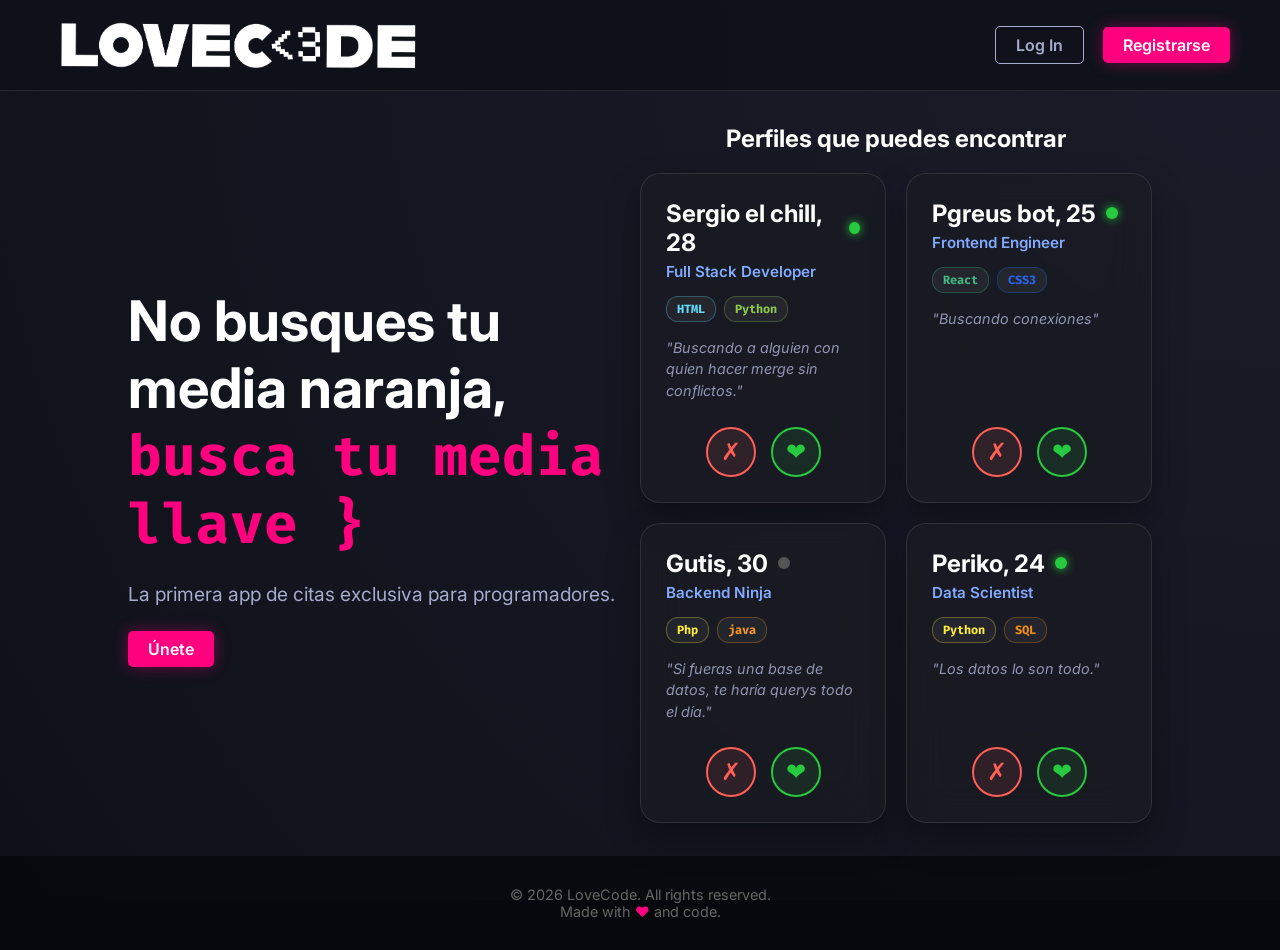
==== backend/src/main/resources/static/index.html @ 0c5853a5 "se sube a resources para probar en localhost" ====
<!DOCTYPE html>
<html lang="es">

<head>
    <meta charset="UTF-8">
    <meta name="viewport" content="width=device-width, initial-scale=1.0">
    <title>LoveCode | Encuentra a tu {</title>
    <link rel="stylesheet" href="index.css">
</head>

<body>
    <nav class="navbar">
        <div class="logo">
            <img src="logo_lovecode.png" alt="LoveCode Logo" class="logo-image">
        </div>
        <div class="nav-links">
            <a href="login.html" class="btn-outline">Log In</a>
            <a href="register.html" class="btn-solid">Registrarse</a>
        </div>
    </nav>

    <main class="hero">
        <div class="hero-content">
            <h1>No busques tu media naranja, <br><span class="highlight">busca tu media llave }</span></h1>
            <p>La primera app de citas exclusiva para programadores.</p>
            <div class="cta-buttons">
                <a href="register.html" class="btn-solid pulse">Únete</a>
            </div>
        </div>
        <div class="hero-image profiles-hero">
            <h2 class="profiles-hero-title">Perfiles que puedes encontrar</h2>
            <div class="profiles-grid">
                <div class="profile-card">
                    <div class="profile-info">
                        <h3>Sergio el chill, 28 <span class="status online"></span></h3>
                        <p class="role">Full Stack Developer</p>
                        <div class="tech-stack">
                            <span class="tech-tag react">HTML</span>
                            <span class="tech-tag node">Python</span>
                        </div>
                        <p class="bio">"Buscando a alguien con quien hacer merge sin conflictos."</p>
                    </div>
                    <div class="card-actions">
                        <button class="action-btn nope" aria-label="Rechazar">✗</button>
                        <button class="action-btn like" aria-label="Me gusta">❤</button>
                    </div>
                </div>

                <div class="profile-card">
                    <div class="profile-info">
                        <h3>Pgreus bot, 25 <span class="status online"></span></h3>
                        <p class="role">Frontend Engineer</p>
                        <div class="tech-stack">
                            <span class="tech-tag vue">React</span>
                            <span class="tech-tag css">CSS3</span>
                        </div>
                        <p class="bio">"Buscando conexiones"</p>
                    </div>
                    <div class="card-actions">
                        <button class="action-btn nope" aria-label="Rechazar">✗</button>
                        <button class="action-btn like" aria-label="Me gusta">❤</button>
                    </div>
                </div>

                <div class="profile-card">
                    <div class="profile-info">
                        <h3>Gutis, 30 <span class="status offline"></span></h3>
                        <p class="role">Backend Ninja</p>
                        <div class="tech-stack">
                            <span class="tech-tag python">Php</span>
                            <span class="tech-tag java">java</span>
                        </div>
                        <p class="bio">"Si fueras una base de datos, te haría querys todo el día."</p>
                    </div>
                    <div class="card-actions">
                        <button class="action-btn nope" aria-label="Rechazar">✗</button>
                        <button class="action-btn like" aria-label="Me gusta">❤</button>
                    </div>
                </div>

                <div class="profile-card">
                    <div class="profile-info">
                        <h3>Periko, 24 <span class="status online"></span></h3>
                        <p class="role">Data Scientist</p>
                        <div class="tech-stack">
                            <span class="tech-tag python">Python</span>
                            <span class="tech-tag sql">SQL</span>
                        </div>
                        <p class="bio">"Los datos lo son todo."</p>
                    </div>
                    <div class="card-actions">
                        <button class="action-btn nope" aria-label="Rechazar">✗</button>
                        <button class="action-btn like" aria-label="Me gusta">❤</button>
                    </div>
                </div>
            </div>
        </div>
    </main>

    <footer class="footer">
        <p>&copy; 2026 LoveCode. All rights reserved. <br> Made with <span class="heart">❤</span> and code.</p>
    </footer>
</body>

</html>
---- backend/src/main/resources/static/index.css ----
@import url('https://fonts.googleapis.com/css2?family=Fira+Code:wght@400;700&family=Inter:wght@400;700&display=swap');

:root {
    --bg-color: #0f111a;
    --text-color: #a6accd;
    --primary: #ff007f;
    --primary-hover: #e60073;
    --secondary: #82aaff;
    --code-bg: #1a1c23;
}

* { margin: 0; padding: 0; box-sizing: border-box; }

body {
    background: radial-gradient(circle at top right, #1a1c29, var(--bg-color)),
                radial-gradient(circle at bottom left, #2a1122, var(--bg-color));
    background-color: var(--bg-color);
    background-attachment: fixed;
    color: var(--text-color);
    font-family: 'Inter', sans-serif;
    min-height: 100vh;
    display: flex;
    flex-direction: column;
}

/* Navbar y Logo */
.navbar {
    display: flex;
    justify-content: space-between;
    align-items: center;
    padding: 20px 50px;
    background: rgba(15, 17, 26, 0.9);
    border-bottom: 1px solid rgba(255, 255, 255, 0.1);
}

.navbar .logo {
    display: flex;
    align-items: center;
}

.logo-image {
    height: 50px; /* Ajusta este valor si lo quieres más grande o pequeño */
    width: auto;
    filter: invert(1); /* Pone el logo blanco para que resalte en el fondo oscuro */
}

a { text-decoration: none; font-weight: 600; }

.btn-outline {
    color: var(--text-color);
    border: 1px solid var(--text-color);
    padding: 8px 20px;
    border-radius: 5px;
    margin-right: 15px;
    transition: 0.3s;
}

.btn-outline:hover { background: rgba(255, 255, 255, 0.1); }

.btn-solid {
    background-color: var(--primary);
    color: white;
    padding: 8px 20px;
    border-radius: 5px;
    transition: 0.3s;
    box-shadow: 0 0 15px rgba(255, 0, 127, 0.4);
}

.btn-solid:hover { background-color: var(--primary-hover); transform: translateY(-2px); }

/* Hero Section */
.hero {
    display: flex;
    flex: 1;
    align-items: center;
    justify-content: space-between;
    padding: 0 10%;
    min-height: 85vh;
}

.hero-content { max-width: 50%; }

.hero-content h1 {
    font-size: 3.5rem;
    color: white;
    margin-bottom: 20px;
    line-height: 1.2;
}

.highlight { color: var(--primary); font-family: 'Fira Code', monospace; }

.hero-content p {
    font-size: 1.2rem;
    margin-bottom: 30px;
    line-height: 1.6;
}

/* Profiles Hero Section */
.profiles-hero {
    width: 50%;
    display: flex;
    flex-direction: column;
    align-items: flex-end;
}

.profiles-hero-title {
    color: white;
    font-size: 1.5rem;
    margin-bottom: 20px;
    width: 100%;
    max-width: 600px;
    text-align: center;
    font-weight: 700;
}

.profiles-grid {
    display: grid;
    grid-template-columns: repeat(2, 1fr);
    gap: 20px;
    width: 100%;
    max-width: 600px;
}

/* Card Design (Glassmorphism) */
.profile-card {
    background: rgba(26, 28, 35, 0.7);
    backdrop-filter: blur(20px);
    -webkit-backdrop-filter: blur(20px);
    border: 1px solid rgba(255, 255, 255, 0.1);
    border-radius: 20px;
    overflow: hidden;
    transition: all 0.4s cubic-bezier(0.175, 0.885, 0.32, 1.275);
    box-shadow: 0 15px 35px rgba(0,0,0,0.3);
    display: flex;
    flex-direction: column;
}

.profile-card:hover {
    transform: translateY(-10px) scale(1.02);
    box-shadow: 0 25px 50px rgba(255, 0, 127, 0.15);
    border-color: rgba(255, 0, 127, 0.3);
}
.profile-info {
    padding: 25px;
    flex-grow: 1;
}

.profile-info h3 {
    color: white;
    font-size: 1.5rem;
    margin-bottom: 5px;
    display: flex;
    align-items: center;
    gap: 10px;
}

.status {
    width: 12px;
    height: 12px;
    border-radius: 50%;
    display: inline-block;
}

.status.online { background: #27c93f; box-shadow: 0 0 10px #27c93f; }
.status.offline { background: #555; }

.role {
    color: var(--secondary);
    font-size: 0.95rem;
    margin-bottom: 15px;
    font-weight: 600;
}

.tech-stack {
    display: flex;
    gap: 8px;
    margin-bottom: 15px;
    flex-wrap: wrap;
}

.tech-tag {
    font-size: 0.75rem;
    padding: 4px 10px;
    border-radius: 12px;
    background: rgba(255,255,255,0.05);
    border: 1px solid rgba(255,255,255,0.1);
    font-family: 'Fira Code', monospace;
    font-weight: 700;
}

.tech-tag.react { color: #61dafb; border-color: rgba(97,218,251,0.3); }
.tech-tag.node { color: #8cc84b; border-color: rgba(140,200,75,0.3); }
.tech-tag.vue { color: #42b883; border-color: rgba(66,184,131,0.3); }
.tech-tag.css { color: #2965f1; border-color: rgba(41,101,241,0.3); }
.tech-tag.python { color: #ffeb3b; border-color: rgba(255,235,59,0.3); }
.tech-tag.java { color: #f89820; border-color: rgba(248,152,32,0.3); }
.tech-tag.sql { color: #f29111; border-color: rgba(242,145,17,0.3); }

.bio {
    font-size: 0.9rem;
    line-height: 1.5;
    color: #8f95b2;
    font-style: italic;
}

/* Card Actions */
.card-actions {
    display: flex;
    padding: 0 25px 25px;
    gap: 15px;
    justify-content: center;
}

.action-btn {
    width: 50px;
    height: 50px;
    border-radius: 50%;
    border: none;
    font-size: 1.5rem;
    cursor: pointer;
    transition: 0.3s;
    display: flex;
    align-items: center;
    justify-content: center;
}

.action-btn.nope {
    background: rgba(255, 95, 86, 0.1);
    color: #ff5f56;
    border: 2px solid #ff5f56;
}

.action-btn.nope:hover {
    background: #ff5f56;
    color: white;
    box-shadow: 0 0 20px rgba(255, 95, 86, 0.4);
    transform: scale(1.1);
}

.action-btn.like {
    background: rgba(39, 201, 63, 0.1);
    color: #27c93f;
    border: 2px solid #27c93f;
}

.action-btn.like:hover {
    background: #27c93f;
    color: white;
    box-shadow: 0 0 20px rgba(39, 201, 63, 0.4);
    transform: scale(1.1);
}

/* Footer */
.footer {
    text-align: center;
    padding: 30px;
    background: rgba(0, 0, 0, 0.5);
    color: #666;
    font-size: 0.9rem;
    margin-top: auto;
}

.heart {
    color: var(--primary);
    display: inline-block;
    animation: pulseHeart 1.5s infinite;
}

@keyframes pulseHeart {
    0% { transform: scale(1); }
    50% { transform: scale(1.2); }
    100% { transform: scale(1); }
}
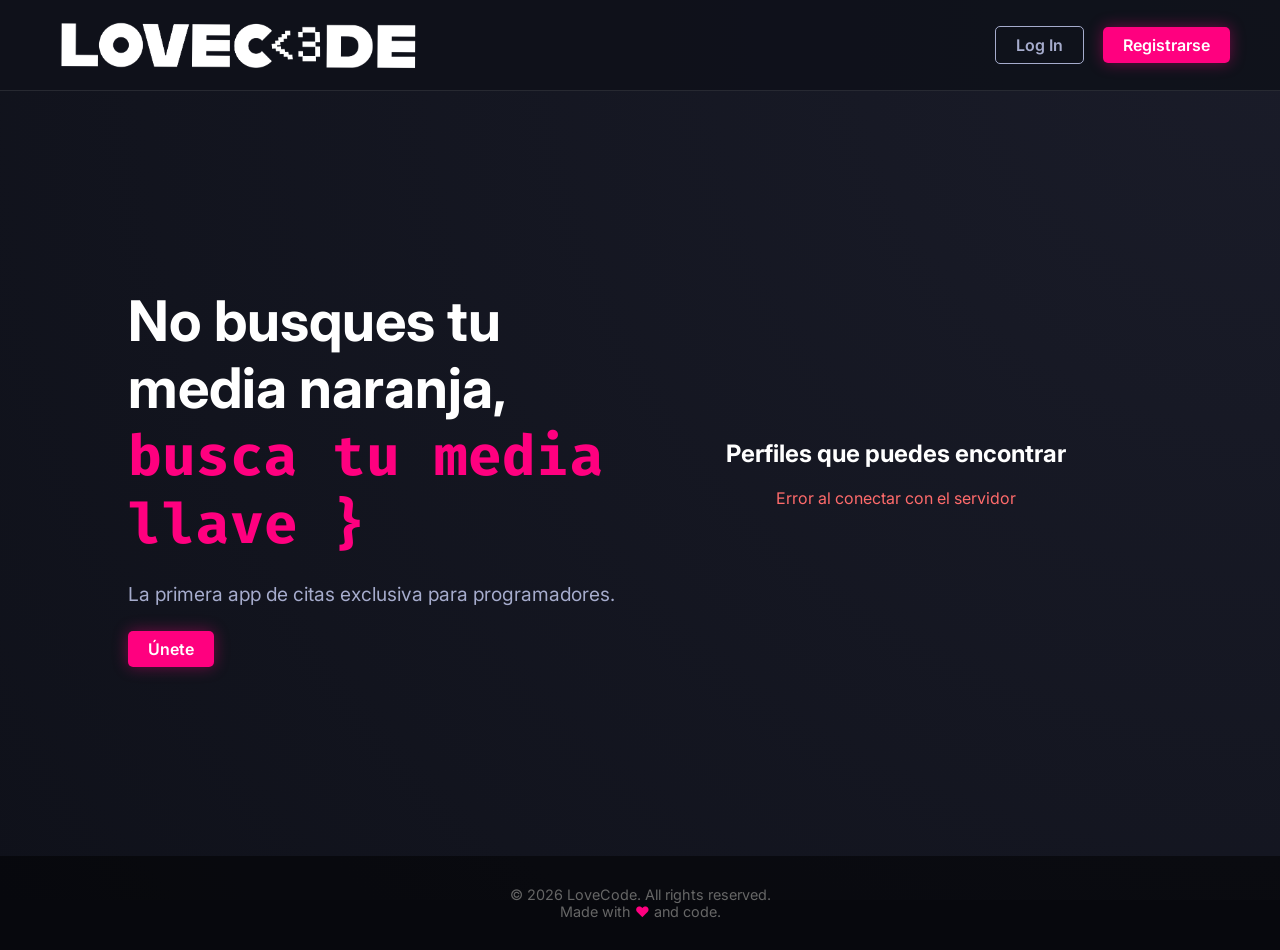
==== commit 4a65b1b2: "gitignore" ====
--- a/backend/src/main/resources/static/index.html
+++ b/backend/src/main/resources/static/index.html
@@ -29,72 +29,58 @@
         </div>
         <div class="hero-image profiles-hero">
             <h2 class="profiles-hero-title">Perfiles que puedes encontrar</h2>
-            <div class="profiles-grid">
-                <div class="profile-card">
-                    <div class="profile-info">
-                        <h3>Sergio el chill, 28 <span class="status online"></span></h3>
-                        <p class="role">Full Stack Developer</p>
-                        <div class="tech-stack">
-                            <span class="tech-tag react">HTML</span>
-                            <span class="tech-tag node">Python</span>
-                        </div>
-                        <p class="bio">"Buscando a alguien con quien hacer merge sin conflictos."</p>
-                    </div>
-                    <div class="card-actions">
-                        <button class="action-btn nope" aria-label="Rechazar">✗</button>
-                        <button class="action-btn like" aria-label="Me gusta">❤</button>
-                    </div>
-                </div>
-
-                <div class="profile-card">
-                    <div class="profile-info">
-                        <h3>Pgreus bot, 25 <span class="status online"></span></h3>
-                        <p class="role">Frontend Engineer</p>
-                        <div class="tech-stack">
-                            <span class="tech-tag vue">React</span>
-                            <span class="tech-tag css">CSS3</span>
-                        </div>
-                        <p class="bio">"Buscando conexiones"</p>
-                    </div>
-                    <div class="card-actions">
-                        <button class="action-btn nope" aria-label="Rechazar">✗</button>
-                        <button class="action-btn like" aria-label="Me gusta">❤</button>
-                    </div>
-                </div>
-
-                <div class="profile-card">
-                    <div class="profile-info">
-                        <h3>Gutis, 30 <span class="status offline"></span></h3>
-                        <p class="role">Backend Ninja</p>
-                        <div class="tech-stack">
-                            <span class="tech-tag python">Php</span>
-                            <span class="tech-tag java">java</span>
-                        </div>
-                        <p class="bio">"Si fueras una base de datos, te haría querys todo el día."</p>
-                    </div>
-                    <div class="card-actions">
-                        <button class="action-btn nope" aria-label="Rechazar">✗</button>
-                        <button class="action-btn like" aria-label="Me gusta">❤</button>
-                    </div>
-                </div>
-
-                <div class="profile-card">
-                    <div class="profile-info">
-                        <h3>Periko, 24 <span class="status online"></span></h3>
-                        <p class="role">Data Scientist</p>
-                        <div class="tech-stack">
-                            <span class="tech-tag python">Python</span>
-                            <span class="tech-tag sql">SQL</span>
-                        </div>
-                        <p class="bio">"Los datos lo son todo."</p>
-                    </div>
-                    <div class="card-actions">
-                        <button class="action-btn nope" aria-label="Rechazar">✗</button>
-                        <button class="action-btn like" aria-label="Me gusta">❤</button>
-                    </div>
-                </div>
+            <div class="profiles-grid" id="profiles-grid">
+                <!-- Los perfiles se cargan dinámicamente desde la BD -->
+                <p style="color: #aaa; text-align: center; grid-column: 1/-1;">Cargando perfiles...</p>
             </div>
         </div>
+
+    <script>
+        const API_URL = "http://localhost:8080/api/usuarios";
+
+        async function cargarPerfiles() {
+            const grid = document.getElementById('profiles-grid');
+
+            try {
+                const res = await fetch(API_URL);
+                const usuarios = await res.json();
+
+                if (usuarios.length === 0) {
+                    grid.innerHTML = '<p style="color: #aaa; text-align: center; grid-column: 1/-1;">No hay perfiles registrados aún. ¡Sé el primero!</p>';
+                    return;
+                }
+
+                grid.innerHTML = '';
+
+                // Mostrar solo los primeros 6 usuarios en la página pública
+                const usuariosPreview = usuarios.slice(0, 6);
+
+                usuariosPreview.forEach(u => {
+                    const card = document.createElement('div');
+                    card.className = 'profile-card';
+                    card.innerHTML = `
+                        <div class="profile-info">
+                            <h3>${u.nombre} <span class="status online"></span></h3>
+                            <p class="role">📍 ${u.ciudad || 'Sin ciudad'}</p>
+                            <p class="bio">"${u.descripcion || 'Sin descripción'}"</p>
+                        </div>
+                        <div class="card-actions">
+                            <button class="action-btn nope" aria-label="Rechazar">✗</button>
+                            <button class="action-btn like" aria-label="Me gusta">❤</button>
+                        </div>
+                    `;
+                    grid.appendChild(card);
+                });
+
+            } catch (error) {
+                console.error("Error cargando perfiles:", error);
+                grid.innerHTML = '<p style="color: #ff6b6b; text-align: center; grid-column: 1/-1;">Error al conectar con el servidor</p>';
+            }
+        }
+
+        // Cargar perfiles al abrir la página
+        cargarPerfiles();
+    </script>
     </main>
 
     <footer class="footer">
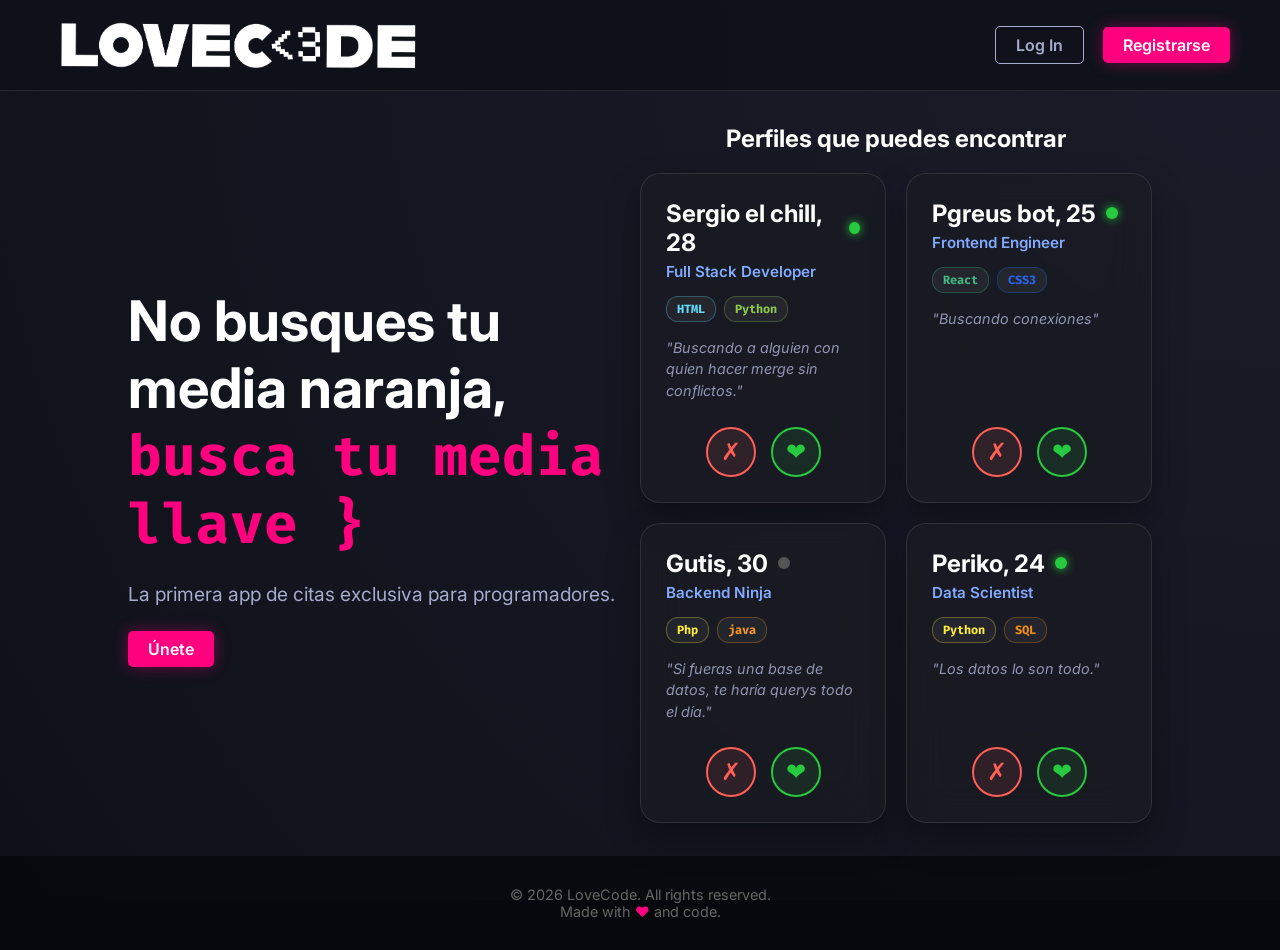
==== commit 8c231831: "Merge pull request #15 from ppedron1/resources se sube a resources para probar en localhost" ====
--- a/backend/src/main/resources/static/index.html
+++ b/backend/src/main/resources/static/index.html
@@ -29,58 +29,72 @@
         </div>
         <div class="hero-image profiles-hero">
             <h2 class="profiles-hero-title">Perfiles que puedes encontrar</h2>
-            <div class="profiles-grid" id="profiles-grid">
-                <!-- Los perfiles se cargan dinámicamente desde la BD -->
-                <p style="color: #aaa; text-align: center; grid-column: 1/-1;">Cargando perfiles...</p>
+            <div class="profiles-grid">
+                <div class="profile-card">
+                    <div class="profile-info">
+                        <h3>Sergio el chill, 28 <span class="status online"></span></h3>
+                        <p class="role">Full Stack Developer</p>
+                        <div class="tech-stack">
+                            <span class="tech-tag react">HTML</span>
+                            <span class="tech-tag node">Python</span>
+                        </div>
+                        <p class="bio">"Buscando a alguien con quien hacer merge sin conflictos."</p>
+                    </div>
+                    <div class="card-actions">
+                        <button class="action-btn nope" aria-label="Rechazar">✗</button>
+                        <button class="action-btn like" aria-label="Me gusta">❤</button>
+                    </div>
+                </div>
+
+                <div class="profile-card">
+                    <div class="profile-info">
+                        <h3>Pgreus bot, 25 <span class="status online"></span></h3>
+                        <p class="role">Frontend Engineer</p>
+                        <div class="tech-stack">
+                            <span class="tech-tag vue">React</span>
+                            <span class="tech-tag css">CSS3</span>
+                        </div>
+                        <p class="bio">"Buscando conexiones"</p>
+                    </div>
+                    <div class="card-actions">
+                        <button class="action-btn nope" aria-label="Rechazar">✗</button>
+                        <button class="action-btn like" aria-label="Me gusta">❤</button>
+                    </div>
+                </div>
+
+                <div class="profile-card">
+                    <div class="profile-info">
+                        <h3>Gutis, 30 <span class="status offline"></span></h3>
+                        <p class="role">Backend Ninja</p>
+                        <div class="tech-stack">
+                            <span class="tech-tag python">Php</span>
+                            <span class="tech-tag java">java</span>
+                        </div>
+                        <p class="bio">"Si fueras una base de datos, te haría querys todo el día."</p>
+                    </div>
+                    <div class="card-actions">
+                        <button class="action-btn nope" aria-label="Rechazar">✗</button>
+                        <button class="action-btn like" aria-label="Me gusta">❤</button>
+                    </div>
+                </div>
+
+                <div class="profile-card">
+                    <div class="profile-info">
+                        <h3>Periko, 24 <span class="status online"></span></h3>
+                        <p class="role">Data Scientist</p>
+                        <div class="tech-stack">
+                            <span class="tech-tag python">Python</span>
+                            <span class="tech-tag sql">SQL</span>
+                        </div>
+                        <p class="bio">"Los datos lo son todo."</p>
+                    </div>
+                    <div class="card-actions">
+                        <button class="action-btn nope" aria-label="Rechazar">✗</button>
+                        <button class="action-btn like" aria-label="Me gusta">❤</button>
+                    </div>
+                </div>
             </div>
         </div>
-
-    <script>
-        const API_URL = "http://localhost:8080/api/usuarios";
-
-        async function cargarPerfiles() {
-            const grid = document.getElementById('profiles-grid');
-
-            try {
-                const res = await fetch(API_URL);
-                const usuarios = await res.json();
-
-                if (usuarios.length === 0) {
-                    grid.innerHTML = '<p style="color: #aaa; text-align: center; grid-column: 1/-1;">No hay perfiles registrados aún. ¡Sé el primero!</p>';
-                    return;
-                }
-
-                grid.innerHTML = '';
-
-                // Mostrar solo los primeros 6 usuarios en la página pública
-                const usuariosPreview = usuarios.slice(0, 6);
-
-                usuariosPreview.forEach(u => {
-                    const card = document.createElement('div');
-                    card.className = 'profile-card';
-                    card.innerHTML = `
-                        <div class="profile-info">
-                            <h3>${u.nombre} <span class="status online"></span></h3>
-                            <p class="role">📍 ${u.ciudad || 'Sin ciudad'}</p>
-                            <p class="bio">"${u.descripcion || 'Sin descripción'}"</p>
-                        </div>
-                        <div class="card-actions">
-                            <button class="action-btn nope" aria-label="Rechazar">✗</button>
-                            <button class="action-btn like" aria-label="Me gusta">❤</button>
-                        </div>
-                    `;
-                    grid.appendChild(card);
-                });
-
-            } catch (error) {
-                console.error("Error cargando perfiles:", error);
-                grid.innerHTML = '<p style="color: #ff6b6b; text-align: center; grid-column: 1/-1;">Error al conectar con el servidor</p>';
-            }
-        }
-
-        // Cargar perfiles al abrir la página
-        cargarPerfiles();
-    </script>
     </main>
 
     <footer class="footer">
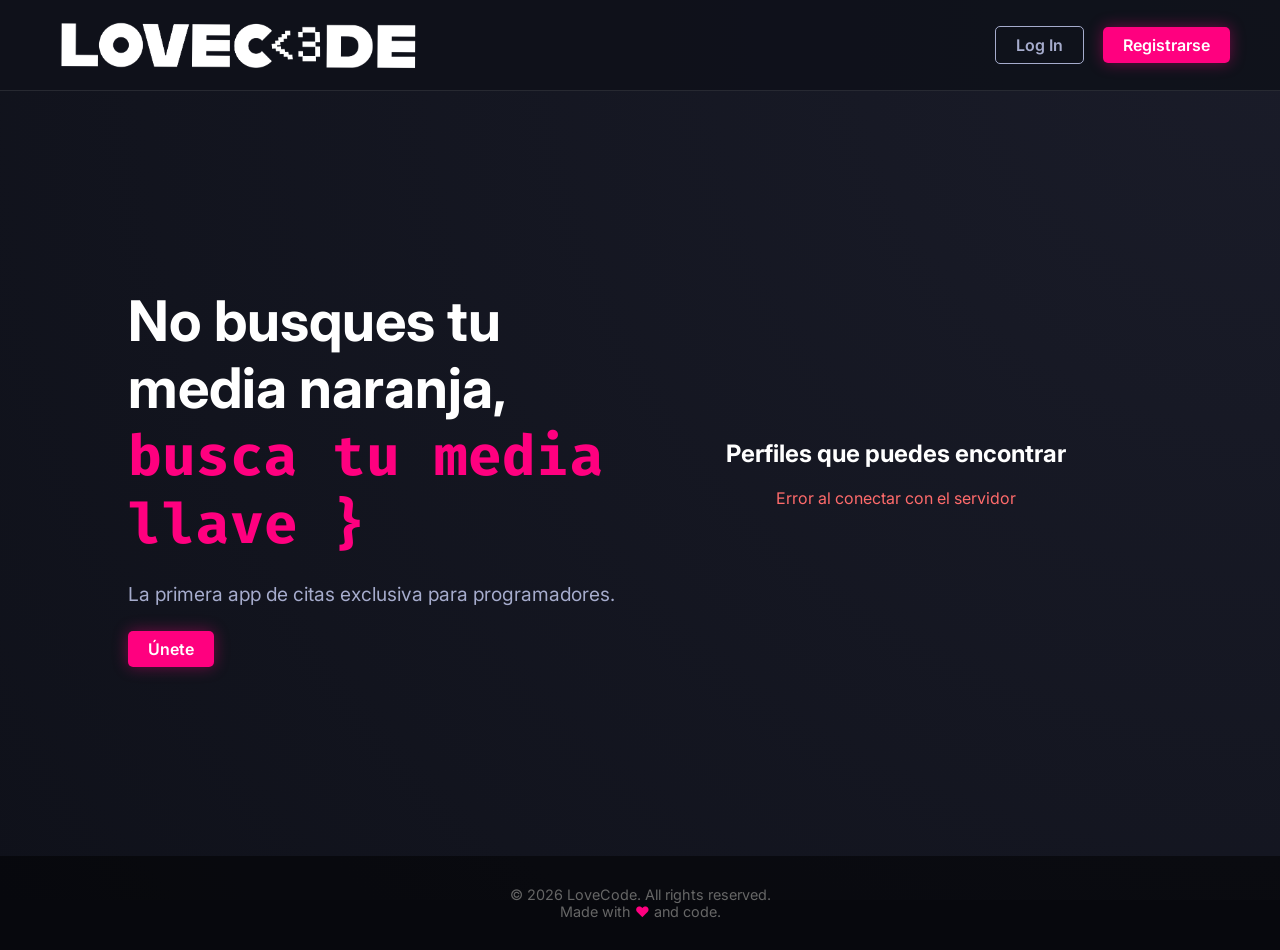
==== commit e0ad5b2e: "Merge pull request #17 from ppedron1/se-hace-gitignore-para-que-no-salgan-cambios-en-resource gitign" ====
--- a/backend/src/main/resources/static/index.html
+++ b/backend/src/main/resources/static/index.html
@@ -29,72 +29,58 @@
         </div>
         <div class="hero-image profiles-hero">
             <h2 class="profiles-hero-title">Perfiles que puedes encontrar</h2>
-            <div class="profiles-grid">
-                <div class="profile-card">
-                    <div class="profile-info">
-                        <h3>Sergio el chill, 28 <span class="status online"></span></h3>
-                        <p class="role">Full Stack Developer</p>
-                        <div class="tech-stack">
-                            <span class="tech-tag react">HTML</span>
-                            <span class="tech-tag node">Python</span>
-                        </div>
-                        <p class="bio">"Buscando a alguien con quien hacer merge sin conflictos."</p>
-                    </div>
-                    <div class="card-actions">
-                        <button class="action-btn nope" aria-label="Rechazar">✗</button>
-                        <button class="action-btn like" aria-label="Me gusta">❤</button>
-                    </div>
-                </div>
-
-                <div class="profile-card">
-                    <div class="profile-info">
-                        <h3>Pgreus bot, 25 <span class="status online"></span></h3>
-                        <p class="role">Frontend Engineer</p>
-                        <div class="tech-stack">
-                            <span class="tech-tag vue">React</span>
-                            <span class="tech-tag css">CSS3</span>
-                        </div>
-                        <p class="bio">"Buscando conexiones"</p>
-                    </div>
-                    <div class="card-actions">
-                        <button class="action-btn nope" aria-label="Rechazar">✗</button>
-                        <button class="action-btn like" aria-label="Me gusta">❤</button>
-                    </div>
-                </div>
-
-                <div class="profile-card">
-                    <div class="profile-info">
-                        <h3>Gutis, 30 <span class="status offline"></span></h3>
-                        <p class="role">Backend Ninja</p>
-                        <div class="tech-stack">
-                            <span class="tech-tag python">Php</span>
-                            <span class="tech-tag java">java</span>
-                        </div>
-                        <p class="bio">"Si fueras una base de datos, te haría querys todo el día."</p>
-                    </div>
-                    <div class="card-actions">
-                        <button class="action-btn nope" aria-label="Rechazar">✗</button>
-                        <button class="action-btn like" aria-label="Me gusta">❤</button>
-                    </div>
-                </div>
-
-                <div class="profile-card">
-                    <div class="profile-info">
-                        <h3>Periko, 24 <span class="status online"></span></h3>
-                        <p class="role">Data Scientist</p>
-                        <div class="tech-stack">
-                            <span class="tech-tag python">Python</span>
-                            <span class="tech-tag sql">SQL</span>
-                        </div>
-                        <p class="bio">"Los datos lo son todo."</p>
-                    </div>
-                    <div class="card-actions">
-                        <button class="action-btn nope" aria-label="Rechazar">✗</button>
-                        <button class="action-btn like" aria-label="Me gusta">❤</button>
-                    </div>
-                </div>
+            <div class="profiles-grid" id="profiles-grid">
+                <!-- Los perfiles se cargan dinámicamente desde la BD -->
+                <p style="color: #aaa; text-align: center; grid-column: 1/-1;">Cargando perfiles...</p>
             </div>
         </div>
+
+    <script>
+        const API_URL = "http://localhost:8080/api/usuarios";
+
+        async function cargarPerfiles() {
+            const grid = document.getElementById('profiles-grid');
+
+            try {
+                const res = await fetch(API_URL);
+                const usuarios = await res.json();
+
+                if (usuarios.length === 0) {
+                    grid.innerHTML = '<p style="color: #aaa; text-align: center; grid-column: 1/-1;">No hay perfiles registrados aún. ¡Sé el primero!</p>';
+                    return;
+                }
+
+                grid.innerHTML = '';
+
+                // Mostrar solo los primeros 6 usuarios en la página pública
+                const usuariosPreview = usuarios.slice(0, 6);
+
+                usuariosPreview.forEach(u => {
+                    const card = document.createElement('div');
+                    card.className = 'profile-card';
+                    card.innerHTML = `
+                        <div class="profile-info">
+                            <h3>${u.nombre} <span class="status online"></span></h3>
+                            <p class="role">📍 ${u.ciudad || 'Sin ciudad'}</p>
+                            <p class="bio">"${u.descripcion || 'Sin descripción'}"</p>
+                        </div>
+                        <div class="card-actions">
+                            <button class="action-btn nope" aria-label="Rechazar">✗</button>
+                            <button class="action-btn like" aria-label="Me gusta">❤</button>
+                        </div>
+                    `;
+                    grid.appendChild(card);
+                });
+
+            } catch (error) {
+                console.error("Error cargando perfiles:", error);
+                grid.innerHTML = '<p style="color: #ff6b6b; text-align: center; grid-column: 1/-1;">Error al conectar con el servidor</p>';
+            }
+        }
+
+        // Cargar perfiles al abrir la página
+        cargarPerfiles();
+    </script>
     </main>
 
     <footer class="footer">
